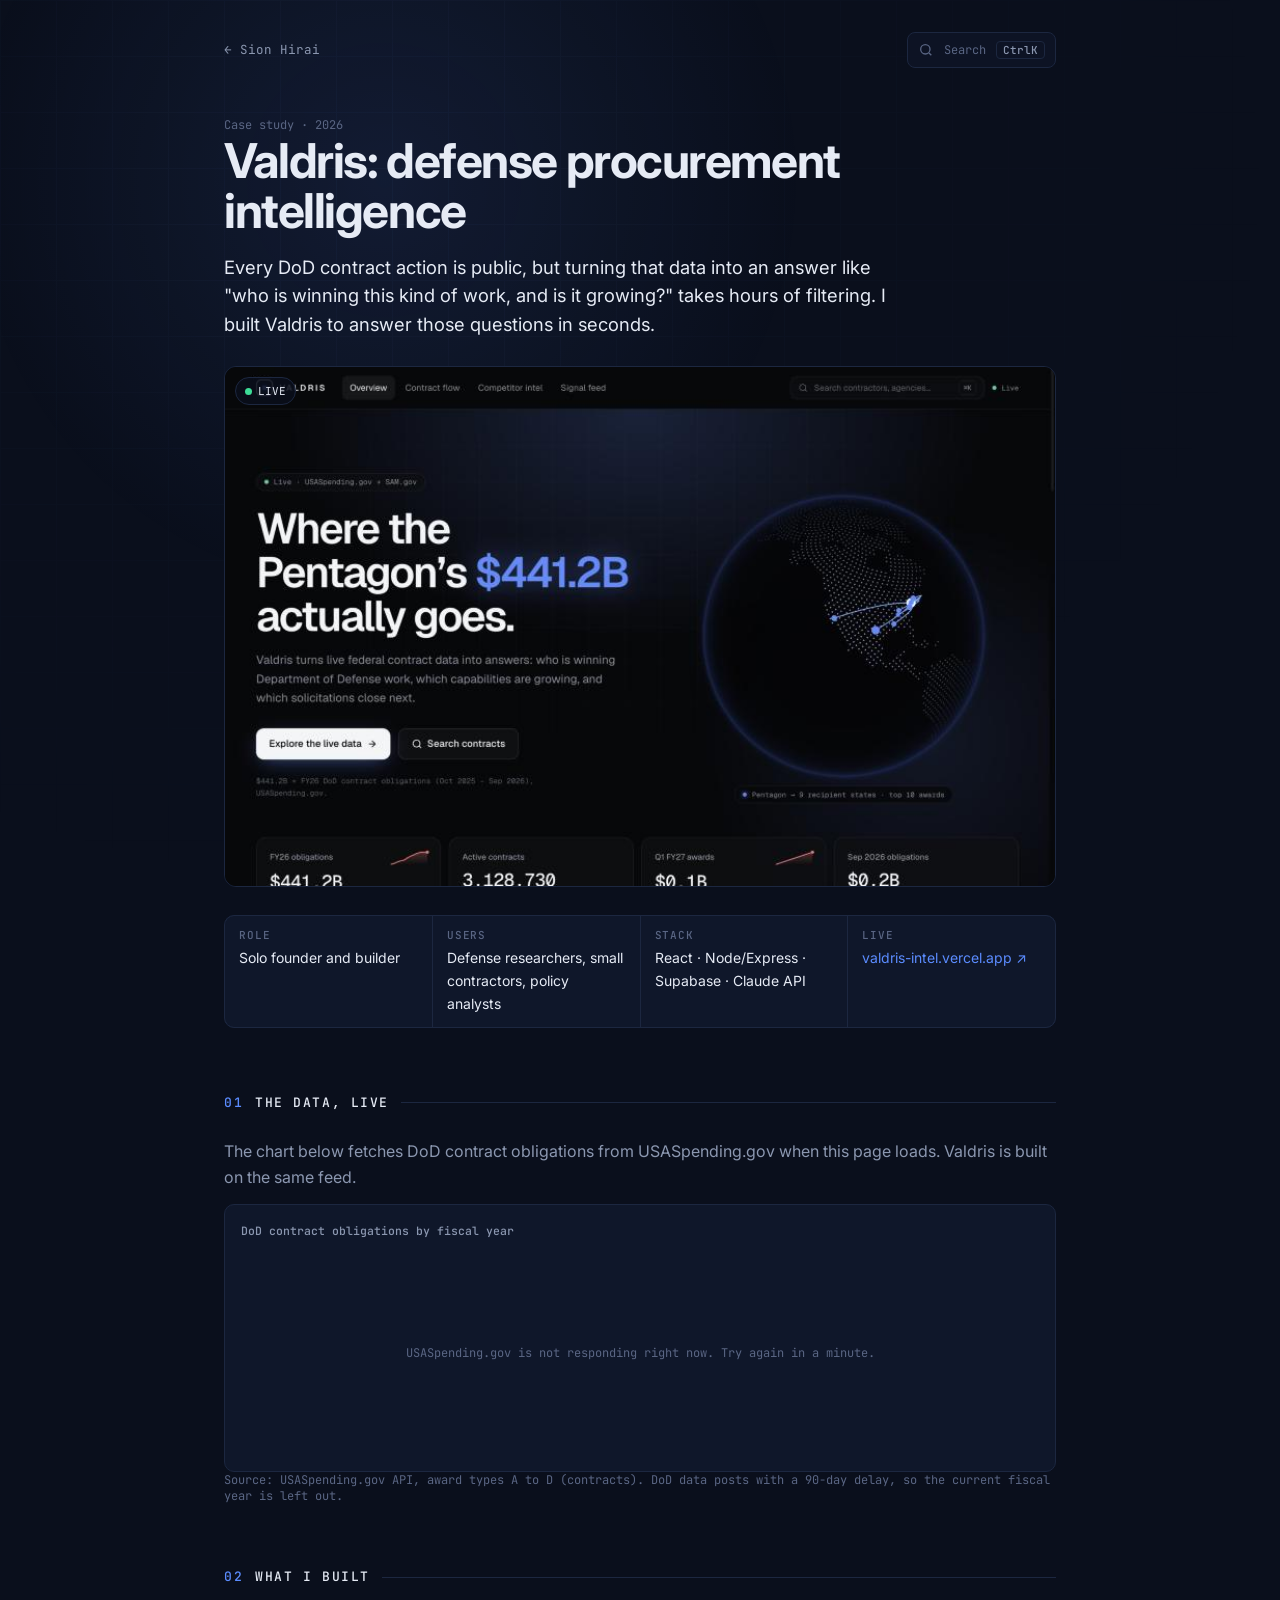
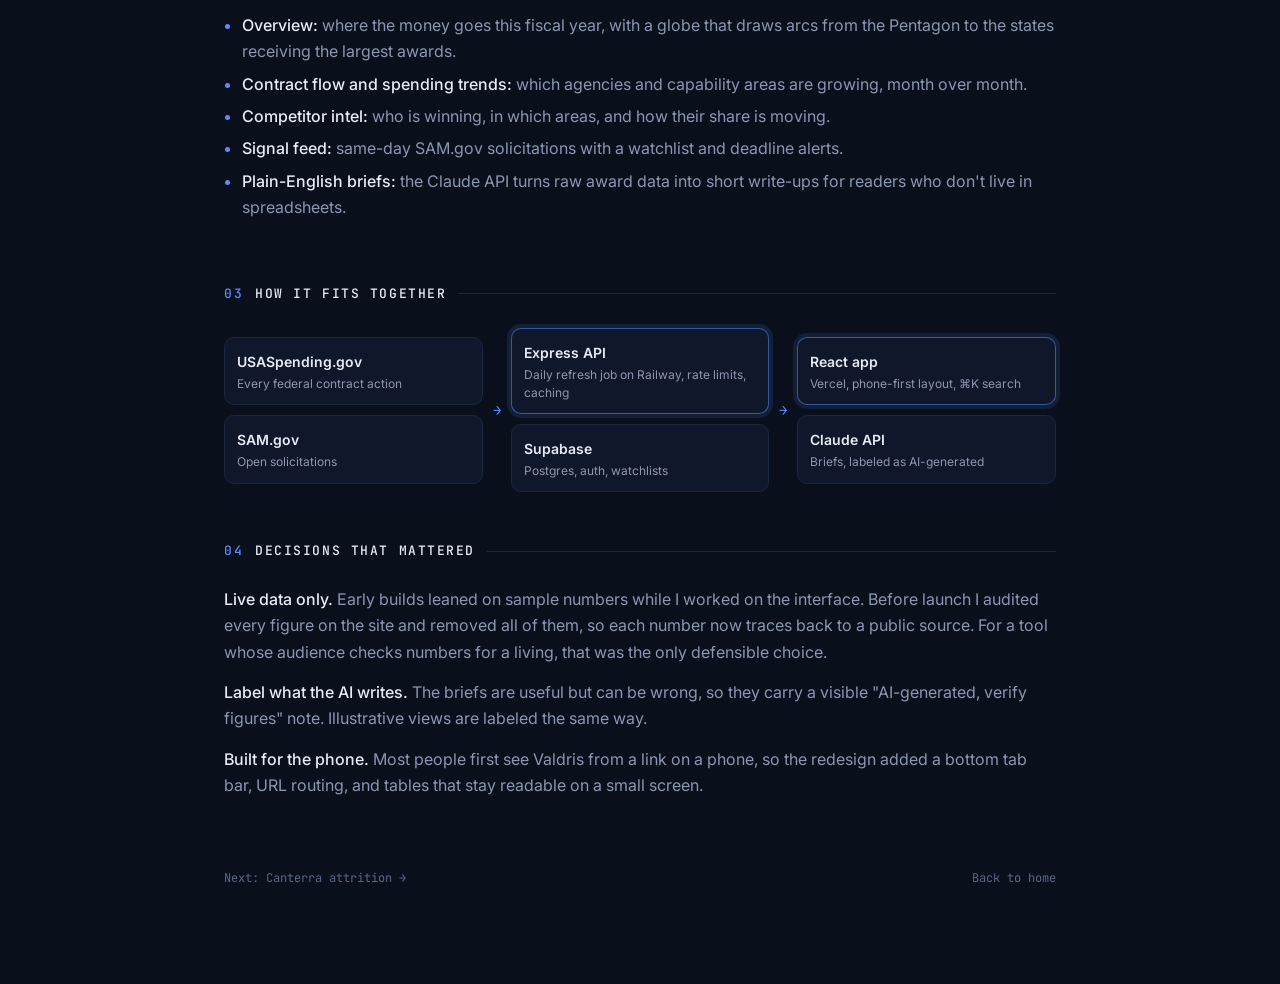
==== valdris.html @ 3e88181a "v2: live USASpending feed, globe hero, command palette, case studies - Globe draws arcs from the Pen" ====
<!doctype html>
<html lang="en">
<head>
  <meta charset="utf-8">
  <meta name="viewport" content="width=device-width, initial-scale=1">
  <title>Valdris case study · Sion Hirai</title>
  <meta name="description" content="How Sion Hirai designed, built, and shipped Valdris, a live defense procurement intelligence platform on USASpending.gov and SAM.gov data.">
  <meta property="og:title" content="Valdris case study · Sion Hirai">
  <meta property="og:image" content="assets/valdris.jpg">
  <link rel="icon" href="data:image/svg+xml,<svg xmlns='http://www.w3.org/2000/svg' viewBox='0 0 32 32'><rect width='32' height='32' rx='7' fill='%230a0f1c'/><circle cx='16' cy='16' r='9' fill='none' stroke='%235b8cff' stroke-width='2'/><circle cx='16' cy='16' r='3' fill='%235b8cff'/></svg>">
  <link rel="preconnect" href="https://fonts.googleapis.com">
  <link rel="preconnect" href="https://fonts.gstatic.com" crossorigin>
  <link href="https://fonts.googleapis.com/css2?family=Inter:wght@400;500;600;700&family=JetBrains+Mono:wght@400;500&display=swap" rel="stylesheet">
  <link rel="stylesheet" href="styles.css">
</head>
<body>
  <div class="spotlight" aria-hidden="true"></div>
  <div class="grid-bg" aria-hidden="true"></div>

  <main class="case">
    <div class="case-top">
      <a class="back mono" href="index.html">← Sion Hirai</a>
      <button class="pal-btn mono" type="button" data-palette><svg viewBox="0 0 24 24" aria-hidden="true"><circle cx="11" cy="11" r="7"/><path d="m20 20-3.5-3.5"/></svg>Search<kbd><span class="kbd-mod">⌘</span>K</kbd></button>
    </div>

    <div class="p-meta mono">Case study · 2026</div>
    <h1 style="view-transition-name: valdris-title">Valdris: defense procurement intelligence</h1>
    <p class="lede">Every DoD contract action is public, but turning that data into an answer like "who is winning this kind of work, and is it growing?" takes hours of filtering. I built Valdris to answer those questions in seconds.</p>

    <a class="case-hero shot" href="https://valdris-intel.vercel.app/" target="_blank" rel="noopener" style="view-transition-name: valdris-shot" aria-label="Open Valdris live">
      <img src="assets/valdris.jpg" alt="Valdris overview page with a globe of Pentagon contract flows">
      <span class="live mono"><span class="dot"></span>LIVE</span>
    </a>

    <dl class="facts">
      <div><dt>Role</dt><dd>Solo founder and builder</dd></div>
      <div><dt>Users</dt><dd>Defense researchers, small contractors, policy analysts</dd></div>
      <div><dt>Stack</dt><dd>React · Node/Express · Supabase · Claude API</dd></div>
      <div><dt>Live</dt><dd><a href="https://valdris-intel.vercel.app/" target="_blank" rel="noopener">valdris-intel.vercel.app ↗</a></dd></div>
    </dl>

    <section class="block">
      <h2 class="label mono"><span>01</span> The data, live</h2>
      <p>The chart below fetches DoD contract obligations from USASpending.gov when this page loads. Valdris is built on the same feed.</p>
      <div class="fy-chart" id="fy-chart" role="img" aria-label="DoD contract obligations by fiscal year, live from USASpending.gov">
        <div class="stage-title" id="fy-title">DoD contract obligations by fiscal year</div>
        <div class="skeleton" id="fy-skel">Fetching from USASpending.gov…</div>
        <div class="bars" id="fy-bars" hidden></div>
        <div class="xlabels" id="fy-x"></div>
      </div>
      <p class="note">Source: USASpending.gov API, award types A to D (contracts). DoD data posts with a 90-day delay, so the current fiscal year is left out.</p>
    </section>

    <section class="block">
      <h2 class="label mono"><span>02</span> What I built</h2>
      <ul class="list">
        <li><strong>Overview:</strong> where the money goes this fiscal year, with a globe that draws arcs from the Pentagon to the states receiving the largest awards.</li>
        <li><strong>Contract flow and spending trends:</strong> which agencies and capability areas are growing, month over month.</li>
        <li><strong>Competitor intel:</strong> who is winning, in which areas, and how their share is moving.</li>
        <li><strong>Signal feed:</strong> same-day SAM.gov solicitations with a watchlist and deadline alerts.</li>
        <li><strong>Plain-English briefs:</strong> the Claude API turns raw award data into short write-ups for readers who don't live in spreadsheets.</li>
      </ul>
    </section>

    <section class="block">
      <h2 class="label mono"><span>03</span> How it fits together</h2>
      <div class="arch" role="img" aria-label="Architecture: USASpending.gov and SAM.gov feed an Express API with a daily refresh job, which stores data in Supabase and serves the React app on Vercel; the Claude API writes briefs.">
        <div class="stack">
          <div class="node"><b>USASpending.gov</b><span>Every federal contract action</span></div>
          <div class="node"><b>SAM.gov</b><span>Open solicitations</span></div>
        </div>
        <div class="pipe">→</div>
        <div class="stack">
          <div class="node hi"><b>Express API</b><span>Daily refresh job on Railway, rate limits, caching</span></div>
          <div class="node"><b>Supabase</b><span>Postgres, auth, watchlists</span></div>
        </div>
        <div class="pipe">→</div>
        <div class="stack">
          <div class="node hi"><b>React app</b><span>Vercel, phone-first layout, ⌘K search</span></div>
          <div class="node"><b>Claude API</b><span>Briefs, labeled as AI-generated</span></div>
        </div>
      </div>
    </section>

    <section class="block">
      <h2 class="label mono"><span>04</span> Decisions that mattered</h2>
      <p><strong>Live data only.</strong> Early builds leaned on sample numbers while I worked on the interface. Before launch I audited every figure on the site and removed all of them, so each number now traces back to a public source. For a tool whose audience checks numbers for a living, that was the only defensible choice.</p>
      <p><strong>Label what the AI writes.</strong> The briefs are useful but can be wrong, so they carry a visible "AI-generated, verify figures" note. Illustrative views are labeled the same way.</p>
      <p><strong>Built for the phone.</strong> Most people first see Valdris from a link on a phone, so the redesign added a bottom tab bar, URL routing, and tables that stay readable on a small screen.</p>
    </section>

    <footer class="foot mono">
      <a href="canterra.html">Next: Canterra attrition →</a>
      <a href="index.html">Back to home</a>
    </footer>
  </main>

  <script type="module" src="js/site.js"></script>
  <script type="module">
    import { obligationsByFY, money, LAST_FY } from './js/live.js';
    const first = LAST_FY - 6;
    obligationsByFY(first, LAST_FY).then((rows) => {
      const max = Math.max(...rows.map((r) => r.amount));
      const bars = document.getElementById('fy-bars');
      bars.innerHTML = rows.map((r, i) =>
        `<div class="bar${i === rows.length - 1 ? ' hot' : ''}" style="--h:${(r.amount / max * 100).toFixed(1)}%"><i>${money(r.amount)}</i></div>`).join('');
      document.getElementById('fy-x').innerHTML = rows.map((r) => `<span>FY${String(r.fy).slice(2)}</span>`).join('');
      document.getElementById('fy-title').textContent = `DoD contract obligations, FY${String(first).slice(2)} to FY${String(LAST_FY).slice(2)} · live`;
      document.getElementById('fy-skel').remove();
      bars.hidden = false;
      const chart = document.getElementById('fy-chart');
      chart.classList.add('chart');
      requestAnimationFrame(() => requestAnimationFrame(() => chart.classList.add('in')));
    }).catch(() => {
      document.getElementById('fy-skel').textContent = 'USASpending.gov is not responding right now. Try again in a minute.';
    });
  </script>
</body>
</html>
---- styles.css ----
:root {
  --bg: #0a0f1c;
  --bg-2: #0f172a;
  --line: #1c2740;
  --text: #e6ebf5;
  --muted: #8b97b0;
  --dim: #5a6684;
  --accent: #5b8cff;
  --accent-soft: rgba(91, 140, 255, 0.12);
  --live: #3ddc97;
  --mono: "JetBrains Mono", ui-monospace, Menlo, monospace;
  --sans: "Inter", system-ui, -apple-system, sans-serif;
}

* { box-sizing: border-box; }
html { scroll-behavior: smooth; }
body {
  margin: 0;
  background: var(--bg);
  color: var(--muted);
  font: 400 16px/1.65 var(--sans);
  -webkit-font-smoothing: antialiased;
}
::selection { background: var(--accent); color: #fff; }
a { color: inherit; text-decoration: none; }
strong { color: var(--text); font-weight: 500; }
.mono { font-family: var(--mono); }

.skip { position: absolute; left: -999px; }
.skip:focus { left: 16px; top: 16px; z-index: 10; background: var(--accent); color: #fff; padding: 8px 12px; border-radius: 6px; }

.grid-bg {
  position: fixed; inset: 0; pointer-events: none; z-index: 0;
  background-image:
    linear-gradient(var(--line) 1px, transparent 1px),
    linear-gradient(90deg, var(--line) 1px, transparent 1px);
  background-size: 56px 56px;
  opacity: 0.25;
  mask-image: radial-gradient(ellipse at 30% 20%, #000 0%, transparent 70%);
}
.spotlight {
  position: fixed; inset: 0; pointer-events: none; z-index: 1;
  background: radial-gradient(600px circle at var(--x, 30%) var(--y, 20%), rgba(91, 140, 255, 0.10), transparent 70%);
}

.wrap {
  position: relative; z-index: 2;
  max-width: 1200px; margin: 0 auto;
  padding: 0 24px;
}

/* Side column */
.side { padding: 64px 0 24px; }
.id-row { position: relative; width: 72px; height: 72px; margin-bottom: 20px; }
.avatar { width: 72px; height: 72px; border-radius: 50%; object-fit: cover; border: 1px solid var(--line); position: relative; z-index: 1; }
.radar { position: absolute; inset: -10px; border-radius: 50%; border: 1px solid rgba(91,140,255,.25); }
.radar span { position: absolute; inset: 0; border-radius: 50%; border: 1px solid var(--accent); opacity: 0; animation: ping 3.2s ease-out infinite; }
@keyframes ping { 0% { transform: scale(.8); opacity: .7; } 100% { transform: scale(1.5); opacity: 0; } }

h1 { margin: 0; color: var(--text); font-size: clamp(2.4rem, 5vw, 3.2rem); font-weight: 700; letter-spacing: -0.03em; line-height: 1.05; }
.role { margin: 10px 0 0; color: var(--text); font-size: 1.15rem; font-weight: 500; }
.blurb { max-width: 340px; margin: 14px 0 0; }

.status {
  display: inline-flex; align-items: center; gap: 8px;
  margin-top: 22px; padding: 6px 12px;
  border: 1px solid var(--line); border-radius: 999px;
  background: rgba(15, 23, 42, .7);
  font: 500 12px var(--mono); color: var(--text);
}
.dot { width: 7px; height: 7px; border-radius: 50%; background: var(--live); box-shadow: 0 0 0 0 rgba(61,220,151,.6); animation: pulse 2s infinite; flex: none; }
@keyframes pulse { 70% { box-shadow: 0 0 0 7px rgba(61,220,151,0); } 100% { box-shadow: 0 0 0 0 rgba(61,220,151,0); } }

.nav { display: none; }
.side-foot { margin-top: 28px; }
.telemetry { font-size: 12px; color: var(--dim); display: flex; gap: 18px; margin-bottom: 14px; }
.telemetry .k { color: var(--accent); margin-right: 4px; }
.socials { list-style: none; margin: 0; padding: 0; display: flex; align-items: center; gap: 18px; }
.socials svg { width: 22px; height: 22px; fill: currentColor; display: block; }
.socials a { color: var(--muted); transition: color .15s, transform .15s; display: block; }
.socials a:hover { color: var(--text); transform: translateY(-2px); }
.resume-btn {
  font-size: 13px; padding: 7px 14px; border-radius: 6px;
  border: 1px solid var(--accent); color: var(--accent) !important;
}
.resume-btn:hover { background: var(--accent-soft); }

/* Main */
main { padding: 24px 0 64px; }
.block { padding: 48px 0 24px; scroll-margin-top: 24px; }
.label {
  margin: 0 0 24px; font-size: 13px; font-weight: 500; letter-spacing: .12em;
  text-transform: uppercase; color: var(--text);
  display: flex; align-items: center; gap: 12px;
}
.label span { color: var(--accent); }
.label::after { content: ""; flex: 1; height: 1px; background: var(--line); }
#about p { margin: 0 0 16px; }
a.inline { color: var(--text); border-bottom: 1px solid var(--accent); }
a.inline:hover { color: var(--accent); }

.chips { list-style: none; padding: 0; margin: 18px 0 0; display: flex; flex-wrap: wrap; gap: 8px; }
.chips li { font-size: 12px; color: var(--accent); background: var(--accent-soft); padding: 4px 11px; border-radius: 999px; }

/* Projects */
.project {
  display: grid; gap: 20px;
  padding: 20px; margin: 0 -20px 24px;
  border: 1px solid transparent; border-radius: 12px;
  transition: background .2s, border-color .2s;
}
.project:hover { background: rgba(15, 23, 42, .6); border-color: var(--line); }
.project h3 { margin: 4px 0 10px; color: var(--text); font-size: 1.15rem; font-weight: 600; line-height: 1.35; }
.project h3 a:hover { color: var(--accent); }
.project p { margin: 0; }
.arrow { display: inline-block; transition: transform .15s; }
.project:hover .arrow { transform: translate(3px, -3px); }
.p-meta { font-size: 12px; color: var(--dim); }

.shot { position: relative; display: block; border-radius: 8px; overflow: hidden; border: 1px solid var(--line); }
.shot img { display: block; width: 100%; height: auto; transition: transform .4s; }
.project:hover .shot img { transform: scale(1.02); }
.live {
  position: absolute; top: 10px; left: 10px;
  display: inline-flex; align-items: center; gap: 6px;
  font-size: 11px; color: var(--text);
  background: rgba(10, 15, 28, .85); padding: 4px 9px; border-radius: 999px; border: 1px solid var(--line);
}

.stats { display: grid; grid-template-columns: repeat(3, 1fr); gap: 1px; margin: 18px 0 0; background: var(--line); border: 1px solid var(--line); border-radius: 8px; overflow: hidden; }
.stats div { background: var(--bg-2); padding: 12px; }
.stats b { display: block; color: var(--text); font: 600 1.25rem var(--sans); letter-spacing: -0.02em; }
.stats span { display: block; font-size: 12px; line-height: 1.4; margin-top: 2px; }

/* Canterra chart */
.chart { border: 1px solid var(--line); border-radius: 8px; padding: 14px 14px 10px; background: var(--bg-2); }
.chart-title { font-size: 11px; color: var(--dim); margin-bottom: 12px; }
.bars { position: relative; height: 150px; display: flex; align-items: flex-end; gap: 10px; border-bottom: 1px solid var(--line); }
.bar { flex: 1; height: var(--h); background: rgba(91,140,255,.35); border-radius: 4px 4px 0 0; position: relative; transform-origin: bottom; transform: scaleY(0); transition: transform .9s cubic-bezier(.2,.8,.2,1); }
.bar.hot { background: var(--accent); }
.bar i { position: absolute; top: -20px; left: 0; right: 0; text-align: center; font: 500 11px var(--mono); color: var(--text); font-style: normal; }
.chart.in .bar { transform: scaleY(1); }
.chart.in .bar:nth-child(2) { transition-delay: .08s; }
.chart.in .bar:nth-child(3) { transition-delay: .16s; }
.chart.in .bar:nth-child(4) { transition-delay: .24s; }
.chart.in .bar:nth-child(5) { transition-delay: .32s; }
.base { position: absolute; left: 0; right: 0; bottom: var(--b); border-top: 1px dashed var(--muted); }
.base span { position: absolute; left: 0; top: -18px; font-size: 10px; color: var(--muted); background: var(--bg-2); padding-right: 4px; }
.axis { display: flex; justify-content: space-between; font-size: 10px; color: var(--dim); margin-top: 6px; }

/* Timeline */
.timeline { list-style: none; padding: 0; margin: 0; }
.timeline li { display: grid; gap: 4px; padding: 16px 0; border-top: 1px solid var(--line); }
.timeline li:first-child { border-top: 0; padding-top: 0; }
.timeline h3 { margin: 0 0 6px; color: var(--text); font-size: 1rem; font-weight: 600; }
.timeline p { margin: 0; }
.when { font-size: 12px; color: var(--dim); padding-top: 3px; }

.certs { list-style: none; padding: 0; margin: 20px 0 0; display: grid; gap: 8px; }
.certs li { border: 1px solid var(--line); border-radius: 8px; padding: 10px 14px; color: var(--text); font-size: 14px; }
.certs span { color: var(--accent); font-size: 12px; margin-right: 10px; }

.foot { display: flex; flex-wrap: wrap; justify-content: space-between; gap: 8px; font-size: 12px; color: var(--dim); padding-top: 48px; }

/* Reveal on scroll */
.reveal { opacity: 0; transform: translateY(14px); transition: opacity .6s, transform .6s; }
.reveal.in { opacity: 1; transform: none; }

/* Desktop: sticky split layout */
@media (min-width: 1024px) {
  .wrap { display: grid; grid-template-columns: 1fr 1.15fr; gap: 64px; padding: 0 48px; }
  .side { position: sticky; top: 0; height: 100vh; padding: 88px 0; display: flex; flex-direction: column; justify-content: space-between; }
  main { padding: 64px 0 88px; }
  .block:first-child { padding-top: 24px; }
  .nav { display: flex; flex-direction: column; gap: 2px; margin-top: 48px; }
  .nav a {
    display: flex; align-items: center; gap: 14px; padding: 9px 0; width: max-content;
    font: 500 12px var(--mono); letter-spacing: .12em; text-transform: uppercase; color: var(--dim);
    transition: color .2s;
  }
  .nav .n { width: 18px; }
  .nav .line { width: 28px; height: 1px; background: var(--dim); transition: width .25s, background .25s; }
  .nav a:hover, .nav a.active { color: var(--text); }
  .nav a:hover .line, .nav a.active .line { width: 60px; background: var(--text); }
  .nav a.active .n { color: var(--accent); }

  .project { grid-template-columns: 1fr; }
  .timeline li { grid-template-columns: 140px 1fr; gap: 20px; }
}

@media (max-width: 560px) {
  .stats { grid-template-columns: 1fr; }
  .stats div { display: flex; align-items: baseline; gap: 10px; }
  .stats span { margin: 0; }
  .project { margin: 0 0 24px; padding: 0; }
  .project:hover { background: none; border-color: transparent; }
}

@media (prefers-reduced-motion: reduce) {
  *, *::before, *::after { animation: none !important; transition: none !important; }
  .bar { transform: none; }
  .reveal { opacity: 1; transform: none; }
}
.socials svg.stroke { fill: none; stroke: currentColor; stroke-width: 1.8; }

/* ---------- v2: page transitions ---------- */
@view-transition { navigation: auto; }
::view-transition-old(root), ::view-transition-new(root) { animation-duration: .35s; }

/* ---------- v2: globe ---------- */
.side-top { position: relative; }
.globe-wrap {
  position: absolute; z-index: -1; pointer-events: none;
  width: 340px; aspect-ratio: 1; right: -90px; top: -70px;
  opacity: 0; transition: opacity 1.2s ease;
  mask-image: radial-gradient(circle at 50% 50%, #000 55%, transparent 72%);
}
.globe-wrap.on { opacity: .9; }
.globe-wrap canvas { width: 100%; height: 100%; display: block; }
.side h1, .side .role, .side .blurb { text-shadow: 0 2px 18px var(--bg); }

/* ---------- v2: live feed ---------- */
.feed {
  margin-top: 16px; max-width: 380px;
  border: 1px solid var(--line); border-radius: 10px;
  background: rgba(15, 23, 42, .72); backdrop-filter: blur(6px);
  padding: 10px 14px; font-size: 13px;
}
.feed[hidden] { display: none; }
.feed-head { display: flex; align-items: center; gap: 8px; font-size: 11px; color: var(--live); letter-spacing: .06em; margin-bottom: 6px; }
.feed-src { margin-left: auto; color: var(--dim); letter-spacing: 0; }
.feed-row { display: flex; justify-content: space-between; gap: 12px; padding: 4px 0; border-top: 1px dashed var(--line); }
.feed-row:first-of-type { border-top: 0; }
.feed-row b { color: var(--text); font-weight: 500; font-size: 12.5px; text-align: right; }

/* ---------- v2: palette ---------- */
.pal-btn {
  display: flex; align-items: center; gap: 10px; width: 100%; max-width: 300px; margin-bottom: 16px;
  background: rgba(15, 23, 42, .6); border: 1px solid var(--line); border-radius: 8px;
  color: var(--dim); font-size: 12px; padding: 8px 10px; cursor: pointer; transition: border-color .15s, color .15s;
}
.pal-btn:hover { border-color: var(--accent); color: var(--text); }
.pal-btn svg, .pal-fab svg, .pal-input-row svg { width: 16px; height: 16px; fill: none; stroke: currentColor; stroke-width: 2; flex: none; }
.pal-btn kbd, .pal-input-row kbd { margin-left: auto; font: 500 11px var(--mono); color: var(--muted); border: 1px solid var(--line); border-radius: 4px; padding: 1px 6px; }
.pal-fab {
  position: fixed; right: 18px; bottom: 18px; z-index: 20;
  width: 48px; height: 48px; border-radius: 50%; display: grid; place-items: center;
  background: var(--accent); color: #fff; border: 0; cursor: pointer;
  box-shadow: 0 8px 24px rgba(91, 140, 255, .35);
}
.pal-fab svg { width: 20px; height: 20px; }

.palette {
  padding: 0; border: 0; background: transparent; width: min(600px, calc(100vw - 24px));
  margin: 12vh auto auto; color: var(--muted);
}
.palette::backdrop { background: rgba(4, 7, 15, .6); backdrop-filter: blur(4px); }
.palette[open] .pal-box { animation: pal-in .18s cubic-bezier(.2, .8, .2, 1); }
@keyframes pal-in { from { opacity: 0; transform: translateY(-8px) scale(.98); } }
.pal-box { background: #0d1426; border: 1px solid #24314f; border-radius: 14px; overflow: hidden; box-shadow: 0 30px 80px rgba(0, 0, 0, .5); }
.pal-input-row { display: flex; align-items: center; gap: 10px; padding: 14px 16px; border-bottom: 1px solid var(--line); color: var(--dim); }
.pal-input-row input { flex: 1; background: none; border: 0; outline: 0; color: var(--text); font: 400 16px var(--sans); }
.pal-list { list-style: none; margin: 0; padding: 6px; max-height: min(52vh, 420px); overflow-y: auto; }
.pal-group { font-size: 10.5px; letter-spacing: .1em; text-transform: uppercase; color: var(--dim); padding: 10px 10px 4px; }
.pal-item { display: flex; align-items: center; gap: 10px; padding: 9px 10px; border-radius: 8px; cursor: pointer; color: var(--text); font-size: 14px; }
.pal-item.on { background: var(--accent-soft); box-shadow: inset 2px 0 0 var(--accent); }
.pal-hint { color: var(--dim); font-size: 12.5px; margin-left: auto; white-space: nowrap; overflow: hidden; text-overflow: ellipsis; }
.pal-ext { color: var(--accent); }
.pal-empty { padding: 16px 10px; color: var(--dim); font-size: 14px; }
.pal-foot { display: flex; gap: 16px; padding: 8px 14px; border-top: 1px solid var(--line); font-size: 11px; color: var(--dim); }
.pal-toast { margin-left: auto; color: var(--live); }

/* ---------- v2: project links ---------- */
.p-links { display: flex; flex-wrap: wrap; gap: 18px; margin-top: 14px; font-size: 12.5px; }
.p-links a { color: var(--accent); }
.p-links a:hover { color: var(--text); }
.chart-link { display: block; }
.project h3 a .arrow { color: var(--accent); }

@media (min-width: 1024px) {
  .pal-fab { display: none; }
  .globe-wrap { width: 420px; right: -60px; top: -110px; }
}
@media (max-width: 1023px) {
  .pal-btn { display: none; }
  .globe-wrap { width: 300px; right: -110px; top: -60px; }
}

/* ---------- v2: case study pages ---------- */
.case { position: relative; z-index: 2; max-width: 880px; margin: 0 auto; padding: 32px 24px 96px; }
.case-top { display: flex; align-items: center; justify-content: space-between; gap: 12px; margin-bottom: 48px; }
.back { font-size: 12.5px; color: var(--muted); display: inline-flex; align-items: center; gap: 8px; }
.back:hover { color: var(--text); }
.case-top .pal-btn { margin: 0; width: auto; display: flex; }
.case h1 { font-size: clamp(2rem, 5vw, 3rem); }
.case .lede { font-size: 1.15rem; color: var(--text); max-width: 680px; margin: 16px 0 28px; line-height: 1.55; }
.case-hero { border-radius: 12px; overflow: hidden; border: 1px solid var(--line); margin-bottom: 28px; }
.case-hero img { display: block; width: 100%; height: auto; }
.facts { display: grid; grid-template-columns: repeat(auto-fit, minmax(160px, 1fr)); gap: 1px; background: var(--line); border: 1px solid var(--line); border-radius: 10px; overflow: hidden; margin-bottom: 24px; }
.facts div { background: var(--bg-2); padding: 12px 14px; }
.facts dt { font: 500 11px var(--mono); color: var(--dim); text-transform: uppercase; letter-spacing: .08em; }
.facts dd { margin: 4px 0 0; color: var(--text); font-size: 14px; }
.facts a { color: var(--accent); }
.case section { padding: 40px 0 8px; }
.case section p { margin: 0 0 14px; }
.case ul.list { padding-left: 18px; margin: 0 0 14px; }
.case ul.list li { margin: 6px 0; }
.case ul.list li::marker { color: var(--accent); }
.note { font: 400 12px var(--mono); color: var(--dim); margin-top: 10px; }

/* live FY chart */
.fy-chart { border: 1px solid var(--line); border-radius: 10px; background: var(--bg-2); padding: 18px 16px 12px; }
.fy-chart .bars { height: 200px; gap: 12px; }
.fy-chart .bar i { font-size: 10.5px; }
.xlabels { display: flex; gap: 12px; margin-top: 6px; }
.xlabels span { flex: 1; text-align: center; font: 400 11px var(--mono); color: var(--dim); }
.skeleton { height: 200px; display: grid; place-items: center; font: 400 12px var(--mono); color: var(--dim); }

/* architecture */
.arch { display: grid; grid-template-columns: 1fr auto 1fr auto 1fr; align-items: center; gap: 10px; }
.arch .node { border: 1px solid var(--line); border-radius: 10px; background: var(--bg-2); padding: 12px; }
.arch .node b { display: block; color: var(--text); font-size: 14px; font-weight: 600; }
.arch .node span { display: block; font-size: 12px; line-height: 1.45; margin-top: 2px; }
.arch .node.hi { border-color: rgba(91, 140, 255, .55); box-shadow: 0 0 0 4px var(--accent-soft); }
.arch .pipe { font: 500 14px var(--mono); color: var(--accent); text-align: center; }
.arch .stack { display: grid; gap: 10px; }
@media (max-width: 720px) {
  .arch { grid-template-columns: 1fr; }
  .arch .pipe { transform: rotate(90deg); }
}

/* scrollytelling */
.scrolly { display: grid; grid-template-columns: 1fr; gap: 0; margin-top: 24px; }
.sticky {
  position: sticky; top: 0; z-index: 3; padding: 12px 0;
  background: linear-gradient(var(--bg) 85%, transparent);
}
.stage { border: 1px solid var(--line); border-radius: 12px; background: var(--bg-2); padding: 14px 14px 10px; }
.stage-title { font: 500 11.5px var(--mono); color: var(--muted); margin-bottom: 14px; min-height: 1.4em; }
.stage .bars { height: 190px; gap: 10px; }
.stage .bar { transform: none; transition: height .7s cubic-bezier(.2, .8, .2, 1), background .4s, opacity .4s; height: var(--h); }
.stage .bar.off { opacity: 0; }
.stage .base { transition: bottom .7s cubic-bezier(.2, .8, .2, 1), opacity .4s; }
.stage .xlabels span { font-size: 10px; line-height: 1.3; }
.dots { display: grid; grid-template-columns: repeat(10, 1fr); gap: 8px; height: 190px; align-content: center; padding: 0 6px; }
.trip { display: flex; gap: 3px; justify-content: center; }
.trip i { width: 12px; height: 12px; border-radius: 3px; background: rgba(91, 140, 255, .3); transition: background .5s, transform .5s; }
.trip i.test { background: #e6ebf5; }
.trip.leak { outline: 1px dashed #ff8a5b; outline-offset: 3px; border-radius: 4px; }
.legend { display: flex; flex-wrap: wrap; gap: 14px; font: 400 11px var(--mono); color: var(--dim); margin-top: 10px; }
.legend i { display: inline-block; width: 10px; height: 10px; border-radius: 2px; margin-right: 6px; vertical-align: -1px; }
.steps { position: relative; z-index: 1; }
.step { min-height: 72vh; display: flex; align-items: center; }
.step:last-child { min-height: 60vh; }
.step-card { border: 1px solid var(--line); border-radius: 12px; background: rgba(15, 23, 42, .85); padding: 18px 20px; transition: border-color .3s, opacity .3s; opacity: .45; }
.step.on .step-card { border-color: rgba(91, 140, 255, .55); opacity: 1; }
.step-card h3 { margin: 4px 0 8px; color: var(--text); font-size: 1.1rem; }
.step-card p { margin: 0 0 8px; }
.step-card .k { font: 500 11px var(--mono); color: var(--accent); letter-spacing: .08em; }
@media (min-width: 900px) {
  .case.wide { max-width: 1160px; }
  .scrolly { grid-template-columns: 1.1fr .9fr; gap: 48px; }
  .sticky { top: 12vh; height: max-content; background: none; padding: 0; }
  .stage .bars, .dots { height: 280px; }
}
@media (max-width: 899px) {
  .step { min-height: 85vh; align-items: flex-end; padding-bottom: 8vh; }
}

[hidden] { display: none !important; }
.stage .base span, .fy-chart .base span { left: auto; right: 0; padding: 0 0 0 6px; }
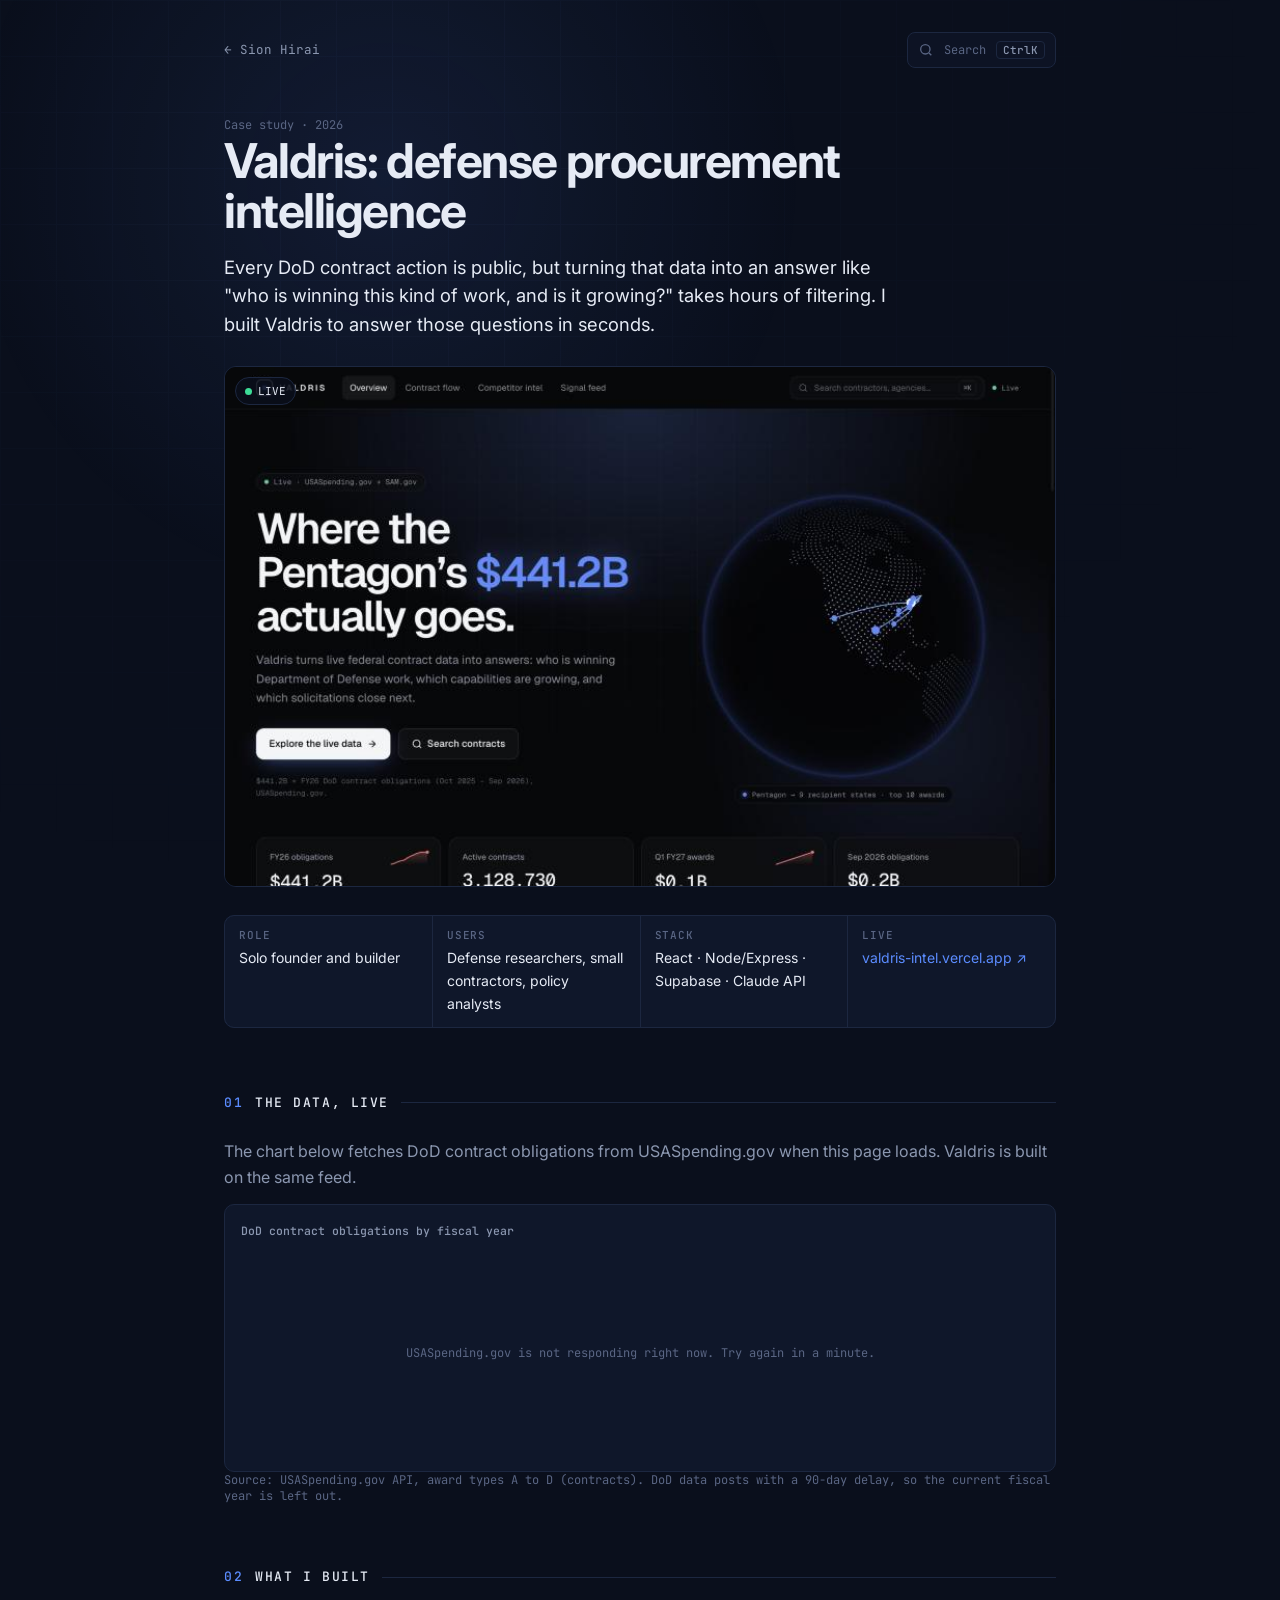
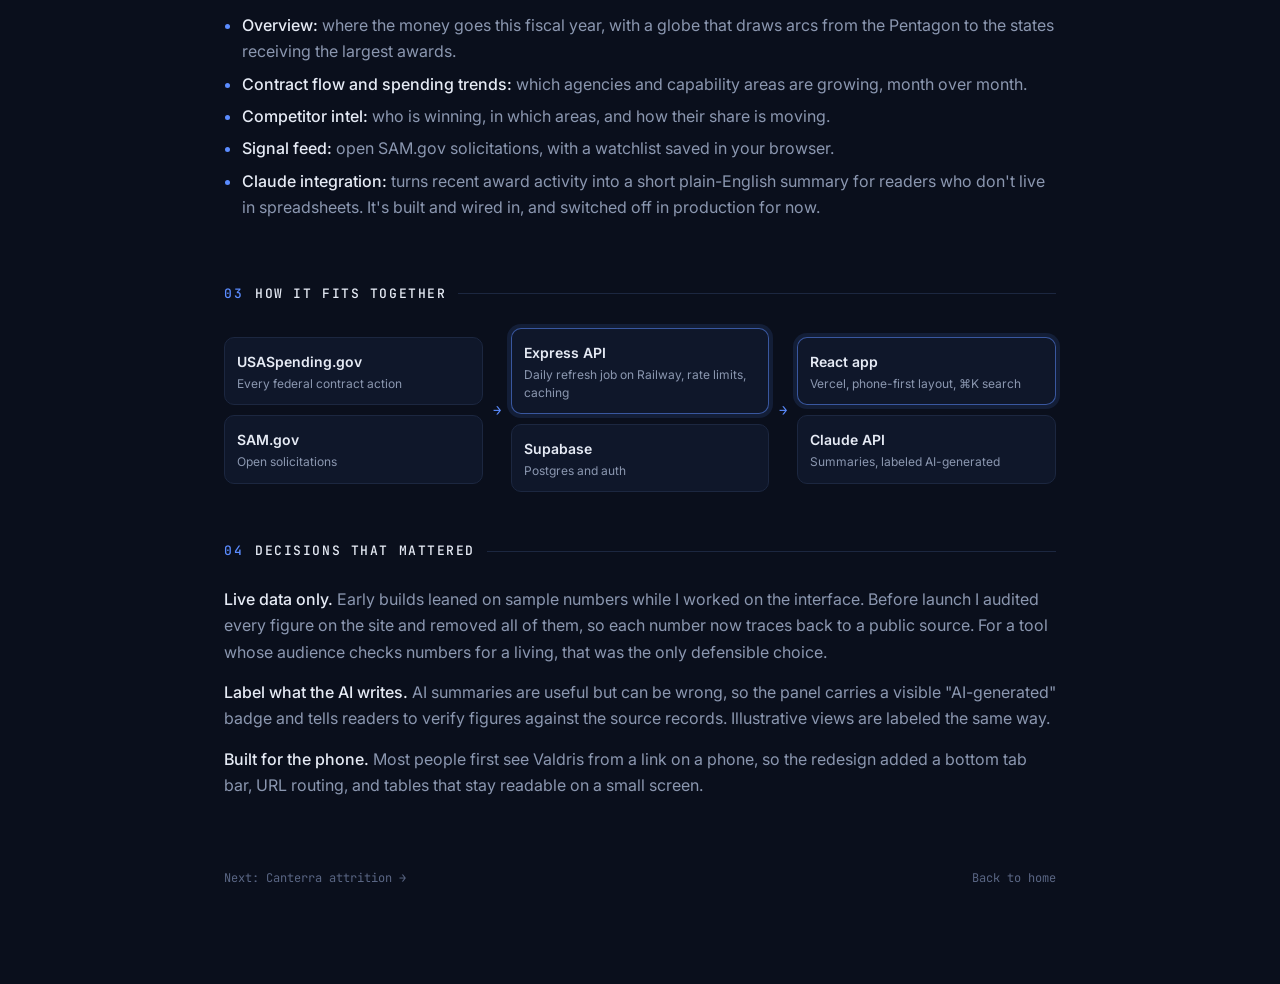
==== commit a47132e3: "Match Valdris claims to what production shows today Claude panel is off in production, the SAM.gov f" ====
--- a/valdris.html
+++ b/valdris.html
@@ -6,7 +6,7 @@
   <title>Valdris case study · Sion Hirai</title>
   <meta name="description" content="How Sion Hirai designed, built, and shipped Valdris, a live defense procurement intelligence platform on USASpending.gov and SAM.gov data.">
   <meta property="og:title" content="Valdris case study · Sion Hirai">
-  <meta property="og:image" content="assets/valdris.jpg">
+  <meta property="og:image" content="https://sionhirai.github.io/assets/valdris.jpg">
   <link rel="icon" href="data:image/svg+xml,<svg xmlns='http://www.w3.org/2000/svg' viewBox='0 0 32 32'><rect width='32' height='32' rx='7' fill='%230a0f1c'/><circle cx='16' cy='16' r='9' fill='none' stroke='%235b8cff' stroke-width='2'/><circle cx='16' cy='16' r='3' fill='%235b8cff'/></svg>">
   <link rel="preconnect" href="https://fonts.googleapis.com">
   <link rel="preconnect" href="https://fonts.gstatic.com" crossorigin>
@@ -57,8 +57,8 @@
         <li><strong>Overview:</strong> where the money goes this fiscal year, with a globe that draws arcs from the Pentagon to the states receiving the largest awards.</li>
         <li><strong>Contract flow and spending trends:</strong> which agencies and capability areas are growing, month over month.</li>
         <li><strong>Competitor intel:</strong> who is winning, in which areas, and how their share is moving.</li>
-        <li><strong>Signal feed:</strong> same-day SAM.gov solicitations with a watchlist and deadline alerts.</li>
-        <li><strong>Plain-English briefs:</strong> the Claude API turns raw award data into short write-ups for readers who don't live in spreadsheets.</li>
+        <li><strong>Signal feed:</strong> open SAM.gov solicitations, with a watchlist saved in your browser.</li>
+        <li><strong>Claude integration:</strong> turns recent award activity into a short plain-English summary for readers who don't live in spreadsheets. It's built and wired in, and switched off in production for now.</li>
       </ul>
     </section>
 
@@ -72,12 +72,12 @@
         <div class="pipe">→</div>
         <div class="stack">
           <div class="node hi"><b>Express API</b><span>Daily refresh job on Railway, rate limits, caching</span></div>
-          <div class="node"><b>Supabase</b><span>Postgres, auth, watchlists</span></div>
+          <div class="node"><b>Supabase</b><span>Postgres and auth</span></div>
         </div>
         <div class="pipe">→</div>
         <div class="stack">
           <div class="node hi"><b>React app</b><span>Vercel, phone-first layout, ⌘K search</span></div>
-          <div class="node"><b>Claude API</b><span>Briefs, labeled as AI-generated</span></div>
+          <div class="node"><b>Claude API</b><span>Summaries, labeled AI-generated</span></div>
         </div>
       </div>
     </section>
@@ -85,7 +85,7 @@
     <section class="block">
       <h2 class="label mono"><span>04</span> Decisions that mattered</h2>
       <p><strong>Live data only.</strong> Early builds leaned on sample numbers while I worked on the interface. Before launch I audited every figure on the site and removed all of them, so each number now traces back to a public source. For a tool whose audience checks numbers for a living, that was the only defensible choice.</p>
-      <p><strong>Label what the AI writes.</strong> The briefs are useful but can be wrong, so they carry a visible "AI-generated, verify figures" note. Illustrative views are labeled the same way.</p>
+      <p><strong>Label what the AI writes.</strong> AI summaries are useful but can be wrong, so the panel carries a visible "AI-generated" badge and tells readers to verify figures against the source records. Illustrative views are labeled the same way.</p>
       <p><strong>Built for the phone.</strong> Most people first see Valdris from a link on a phone, so the redesign added a bottom tab bar, URL routing, and tables that stay readable on a small screen.</p>
     </section>
 
--- a/styles.css
+++ b/styles.css
@@ -369,3 +369,9 @@
 
 [hidden] { display: none !important; }
 .stage .base span, .fy-chart .base span { left: auto; right: 0; padding: 0 0 0 6px; }
+
+/* grouped skills */
+.skills { margin: 22px 0 0; display: grid; gap: 14px; }
+.skills dt { font-size: 11px; letter-spacing: .1em; text-transform: uppercase; color: var(--dim); margin-bottom: 6px; }
+.skills dd { margin: 0; }
+.skills .chips { margin: 0; }
